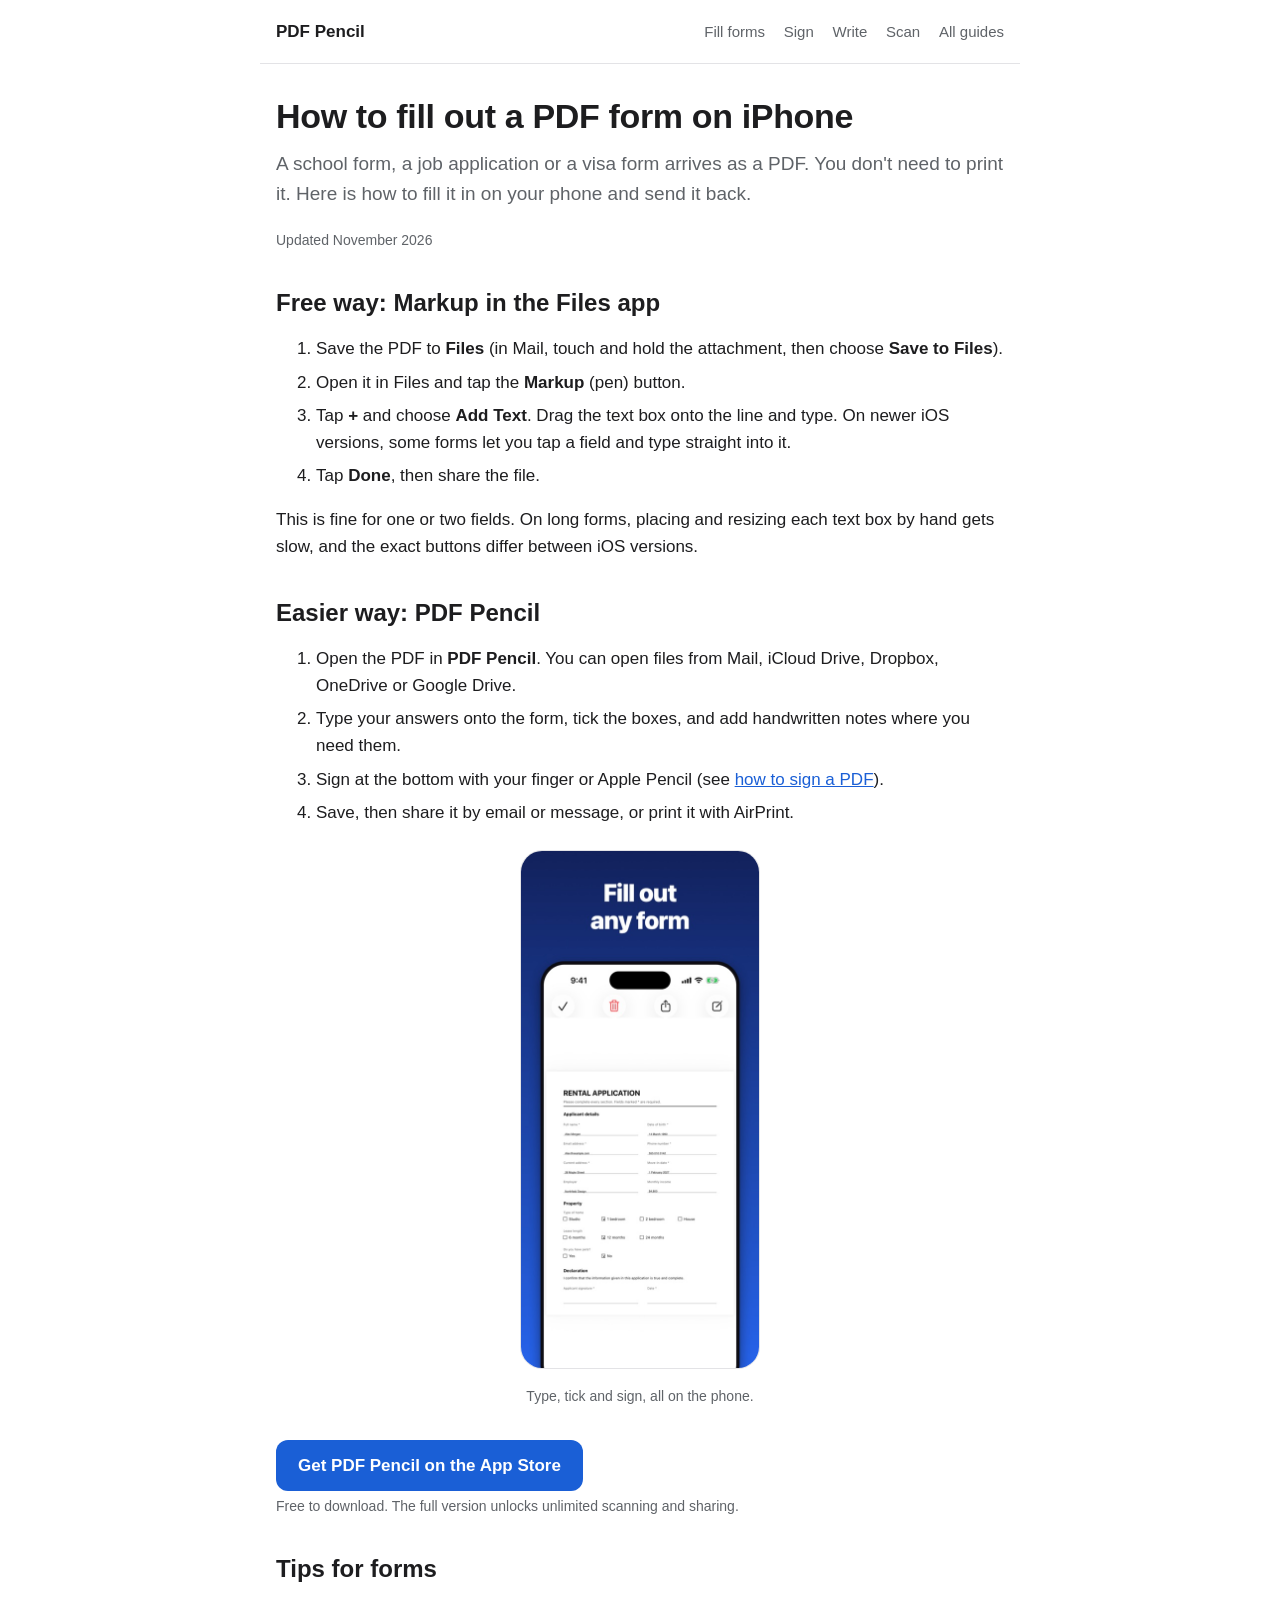
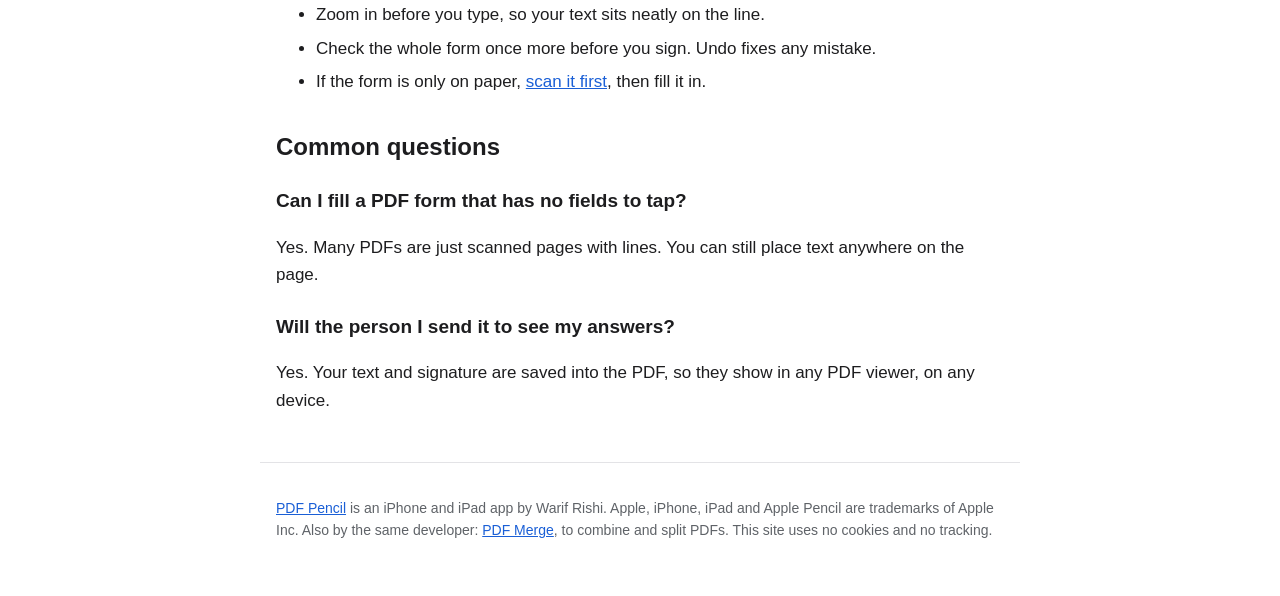
==== fill-out-pdf-form-on-iphone.html @ 3837e9fc "PDF Pencil website: home and four how-to guides Co-Authored-By: Claude Opus 5.5 <noreply@anthropic.c" ====
<!doctype html>
<html lang="en">
<head>
<meta charset="utf-8">
<meta name="viewport" content="width=device-width, initial-scale=1">
<title>How to Fill Out a PDF Form on iPhone (No Printer Needed)</title>
<meta name="description" content="Fill out a PDF form on your iPhone or iPad: the free built-in Markup way, and how to type, tick and sign forms with PDF Pencil. Then send it back by email.">
<meta name="apple-itunes-app" content="app-id=1462463852">
<link rel="canonical" href="https://rishi420.github.io/pdf-pencil/fill-out-pdf-form-on-iphone.html">
<link rel="stylesheet" href="style.css">
</head>
<body>
<header>
  <a class="brand" href="./">PDF Pencil</a>
  <nav>
    <a href="fill-out-pdf-form-on-iphone.html">Fill forms</a>
    <a href="sign-pdf-on-iphone.html">Sign</a>
    <a href="write-on-pdf-with-apple-pencil.html">Write</a>
    <a href="scan-and-sign-paper-document-on-iphone.html">Scan</a>
    <a class="keep" href="./#guides">All guides</a>
  </nav>
</header>
<main>
  <h1>How to fill out a PDF form on iPhone</h1>
  <p class="lede">A school form, a job application or a visa form arrives as a PDF. You don't need to print it. Here is how to fill it in on your phone and send it back.</p>
  <p class="updated">Updated November 2026</p>

  <h2>Free way: Markup in the Files app</h2>
  <ol>
    <li>Save the PDF to <strong>Files</strong> (in Mail, touch and hold the attachment, then choose <strong>Save to Files</strong>).</li>
    <li>Open it in Files and tap the <strong>Markup</strong> (pen) button.</li>
    <li>Tap <strong>+</strong> and choose <strong>Add Text</strong>. Drag the text box onto the line and type. On newer iOS versions, some forms let you tap a field and type straight into it.</li>
    <li>Tap <strong>Done</strong>, then share the file.</li>
  </ol>
  <p>This is fine for one or two fields. On long forms, placing and resizing each text box by hand gets slow, and the exact buttons differ between iOS versions.</p>

  <h2>Easier way: PDF Pencil</h2>
  <ol>
    <li>Open the PDF in <strong>PDF Pencil</strong>. You can open files from Mail, iCloud Drive, Dropbox, OneDrive or Google Drive.</li>
    <li>Type your answers onto the form, tick the boxes, and add handwritten notes where you need them.</li>
    <li>Sign at the bottom with your finger or Apple Pencil (see <a href="sign-pdf-on-iphone.html">how to sign a PDF</a>).</li>
    <li>Save, then share it by email or message, or print it with AirPrint.</li>
  </ol>
  <figure>
    <img src="img/2-fill-forms.jpg" width="480" height="1043" alt="A PDF form being filled out in PDF Pencil">
    <figcaption>Type, tick and sign, all on the phone.</figcaption>
  </figure>
  <a class="cta" href="https://apps.apple.com/app/apple-store/id1462463852?pt=117198018&amp;ct=pencil-fill&amp;mt=8">Get PDF Pencil on the App Store</a>
  <span class="cta-note">Free to download. The full version unlocks unlimited scanning and sharing.</span>

  <h2>Tips for forms</h2>
  <ul>
    <li>Zoom in before you type, so your text sits neatly on the line.</li>
    <li>Check the whole form once more before you sign. Undo fixes any mistake.</li>
    <li>If the form is only on paper, <a href="scan-and-sign-paper-document-on-iphone.html">scan it first</a>, then fill it in.</li>
  </ul>

  <h2>Common questions</h2>
  <h3>Can I fill a PDF form that has no fields to tap?</h3>
  <p>Yes. Many PDFs are just scanned pages with lines. You can still place text anywhere on the page.</p>
  <h3>Will the person I send it to see my answers?</h3>
  <p>Yes. Your text and signature are saved into the PDF, so they show in any PDF viewer, on any device.</p>
</main>
<footer>
  <p><a href="./">PDF Pencil</a> is an iPhone and iPad app by Warif Rishi. Apple, iPhone, iPad and Apple Pencil are trademarks of Apple Inc. Also by the same developer: <a href="https://rishi420.github.io/pdf-merge/">PDF Merge</a>, to combine and split PDFs. This site uses no cookies and no tracking.</p>
</footer>
</body>
</html>
---- style.css ----
:root {
  --bg: #ffffff;
  --text: #1d1d1f;
  --muted: #5f6368;
  --accent: #1a5fd6;
  --accent-text: #ffffff;
  --card: #f5f5f7;
  --border: #e3e3e6;
}
@media (prefers-color-scheme: dark) {
  :root {
    --bg: #111113;
    --text: #f2f2f4;
    --muted: #a1a1a8;
    --accent: #6ea4ff;
    --accent-text: #111113;
    --card: #1c1c1f;
    --border: #2c2c30;
  }
}
* { box-sizing: border-box; }
html { -webkit-text-size-adjust: 100%; }
body {
  margin: 0;
  background: var(--bg);
  color: var(--text);
  font: 17px/1.6 -apple-system, BlinkMacSystemFont, "Segoe UI", Roboto, Helvetica, Arial, sans-serif;
}
a { color: var(--accent); }
header, main, footer { max-width: 760px; margin: 0 auto; padding: 0 16px; }
header { display: flex; align-items: center; justify-content: space-between; gap: 12px; padding-top: 18px; padding-bottom: 18px; border-bottom: 1px solid var(--border); }
header .brand { font-weight: 700; text-decoration: none; color: var(--text); }
header nav a { margin-left: 14px; font-size: 15px; color: var(--muted); text-decoration: none; }
header nav a:hover { color: var(--text); }
h1 { font-size: 34px; line-height: 1.2; margin: 32px 0 12px; letter-spacing: -0.01em; }
h2 { font-size: 24px; line-height: 1.3; margin: 36px 0 10px; }
h3 { font-size: 19px; margin: 24px 0 6px; }
.lede { font-size: 19px; color: var(--muted); margin-top: 0; }
.updated { font-size: 14px; color: var(--muted); }
ol li, ul li { margin-bottom: 6px; }
.cta {
  display: inline-block; margin: 8px 0 4px; padding: 12px 22px; border-radius: 12px;
  background: var(--accent); color: var(--accent-text); font-weight: 600; text-decoration: none;
}
.cta-note { display: block; font-size: 14px; color: var(--muted); }
.box { background: var(--card); border: 1px solid var(--border); border-radius: 14px; padding: 16px 20px; margin: 24px 0; }
.box p:first-child, .box h3:first-child { margin-top: 0; }
.box p:last-child { margin-bottom: 0; }
figure { margin: 24px 0; text-align: center; }
figure img { width: 240px; max-width: 70%; height: auto; border-radius: 22px; border: 1px solid var(--border); }
figcaption { font-size: 14px; color: var(--muted); margin-top: 8px; }
.shots { display: grid; grid-template-columns: repeat(auto-fit, minmax(150px, 1fr)); gap: 14px; margin: 24px 0; }
.shots img { width: 100%; height: auto; border-radius: 18px; border: 1px solid var(--border); }
.guides { list-style: none; padding: 0; }
.guides li { border: 1px solid var(--border); border-radius: 12px; padding: 12px 16px; margin-bottom: 10px; }
.guides a { font-weight: 600; text-decoration: none; }
.guides span { display: block; font-size: 15px; color: var(--muted); }
table { width: 100%; border-collapse: collapse; margin: 16px 0; font-size: 16px; }
th, td { text-align: left; padding: 8px 10px; border-bottom: 1px solid var(--border); vertical-align: top; }
footer { margin-top: 48px; padding-top: 20px; padding-bottom: 40px; border-top: 1px solid var(--border); font-size: 14px; color: var(--muted); }
@media (max-width: 520px) {
  h1 { font-size: 28px; }
  header nav a:not(.keep) { display: none; }
}
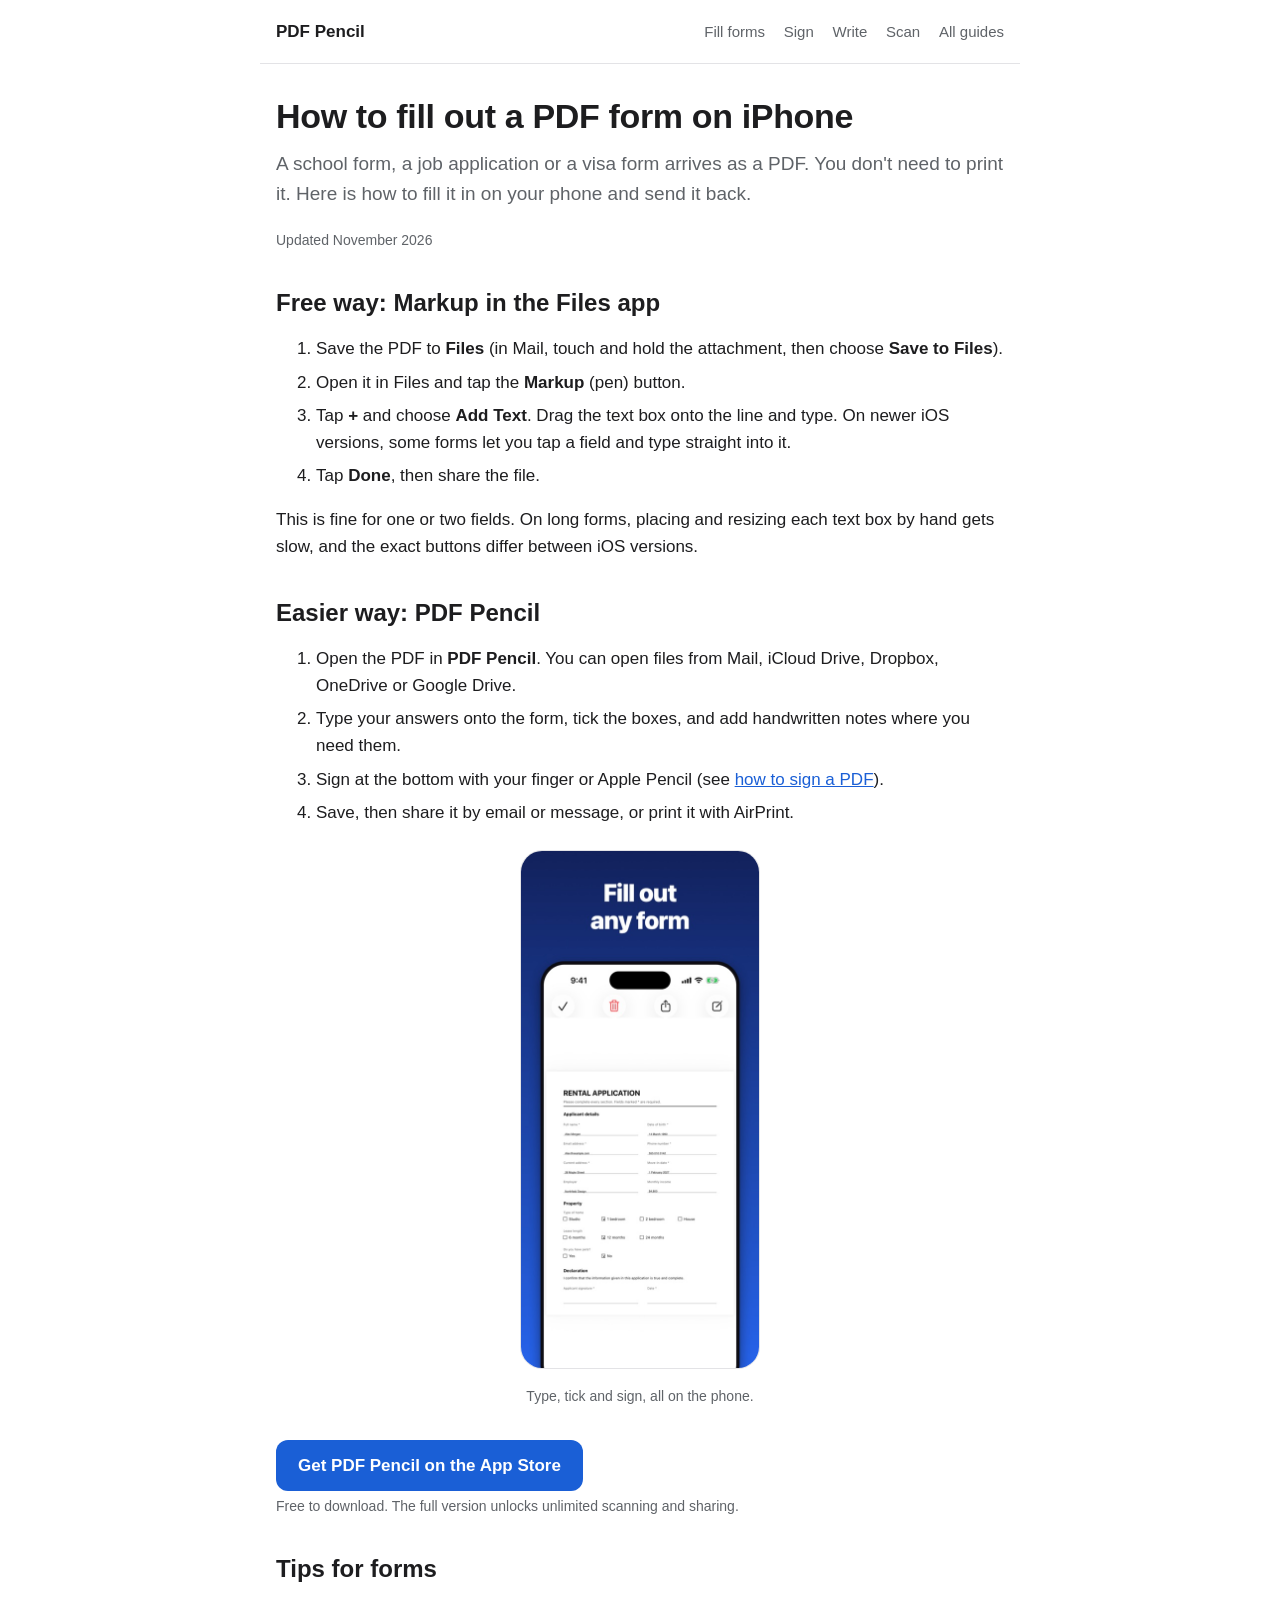
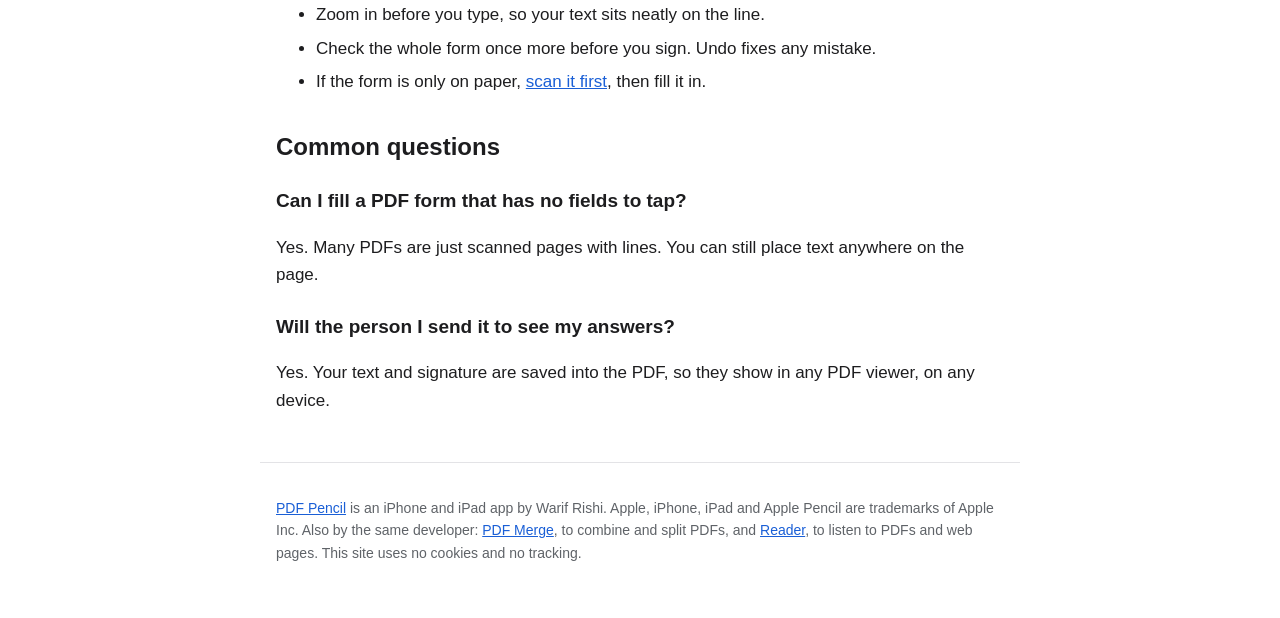
==== commit 8e1b3d93: "Link to the Reader site Co-Authored-By: Claude Opus 5.5 <noreply@anthropic.com>" ====
--- a/fill-out-pdf-form-on-iphone.html
+++ b/fill-out-pdf-form-on-iphone.html
@@ -62,7 +62,7 @@
   <p>Yes. Your text and signature are saved into the PDF, so they show in any PDF viewer, on any device.</p>
 </main>
 <footer>
-  <p><a href="./">PDF Pencil</a> is an iPhone and iPad app by Warif Rishi. Apple, iPhone, iPad and Apple Pencil are trademarks of Apple Inc. Also by the same developer: <a href="https://rishi420.github.io/pdf-merge/">PDF Merge</a>, to combine and split PDFs. This site uses no cookies and no tracking.</p>
+  <p><a href="./">PDF Pencil</a> is an iPhone and iPad app by Warif Rishi. Apple, iPhone, iPad and Apple Pencil are trademarks of Apple Inc. Also by the same developer: <a href="https://rishi420.github.io/pdf-merge/">PDF Merge</a>, to combine and split PDFs, and <a href="https://rishi420.github.io/reader/">Reader</a>, to listen to PDFs and web pages. This site uses no cookies and no tracking.</p>
 </footer>
 </body>
 </html>
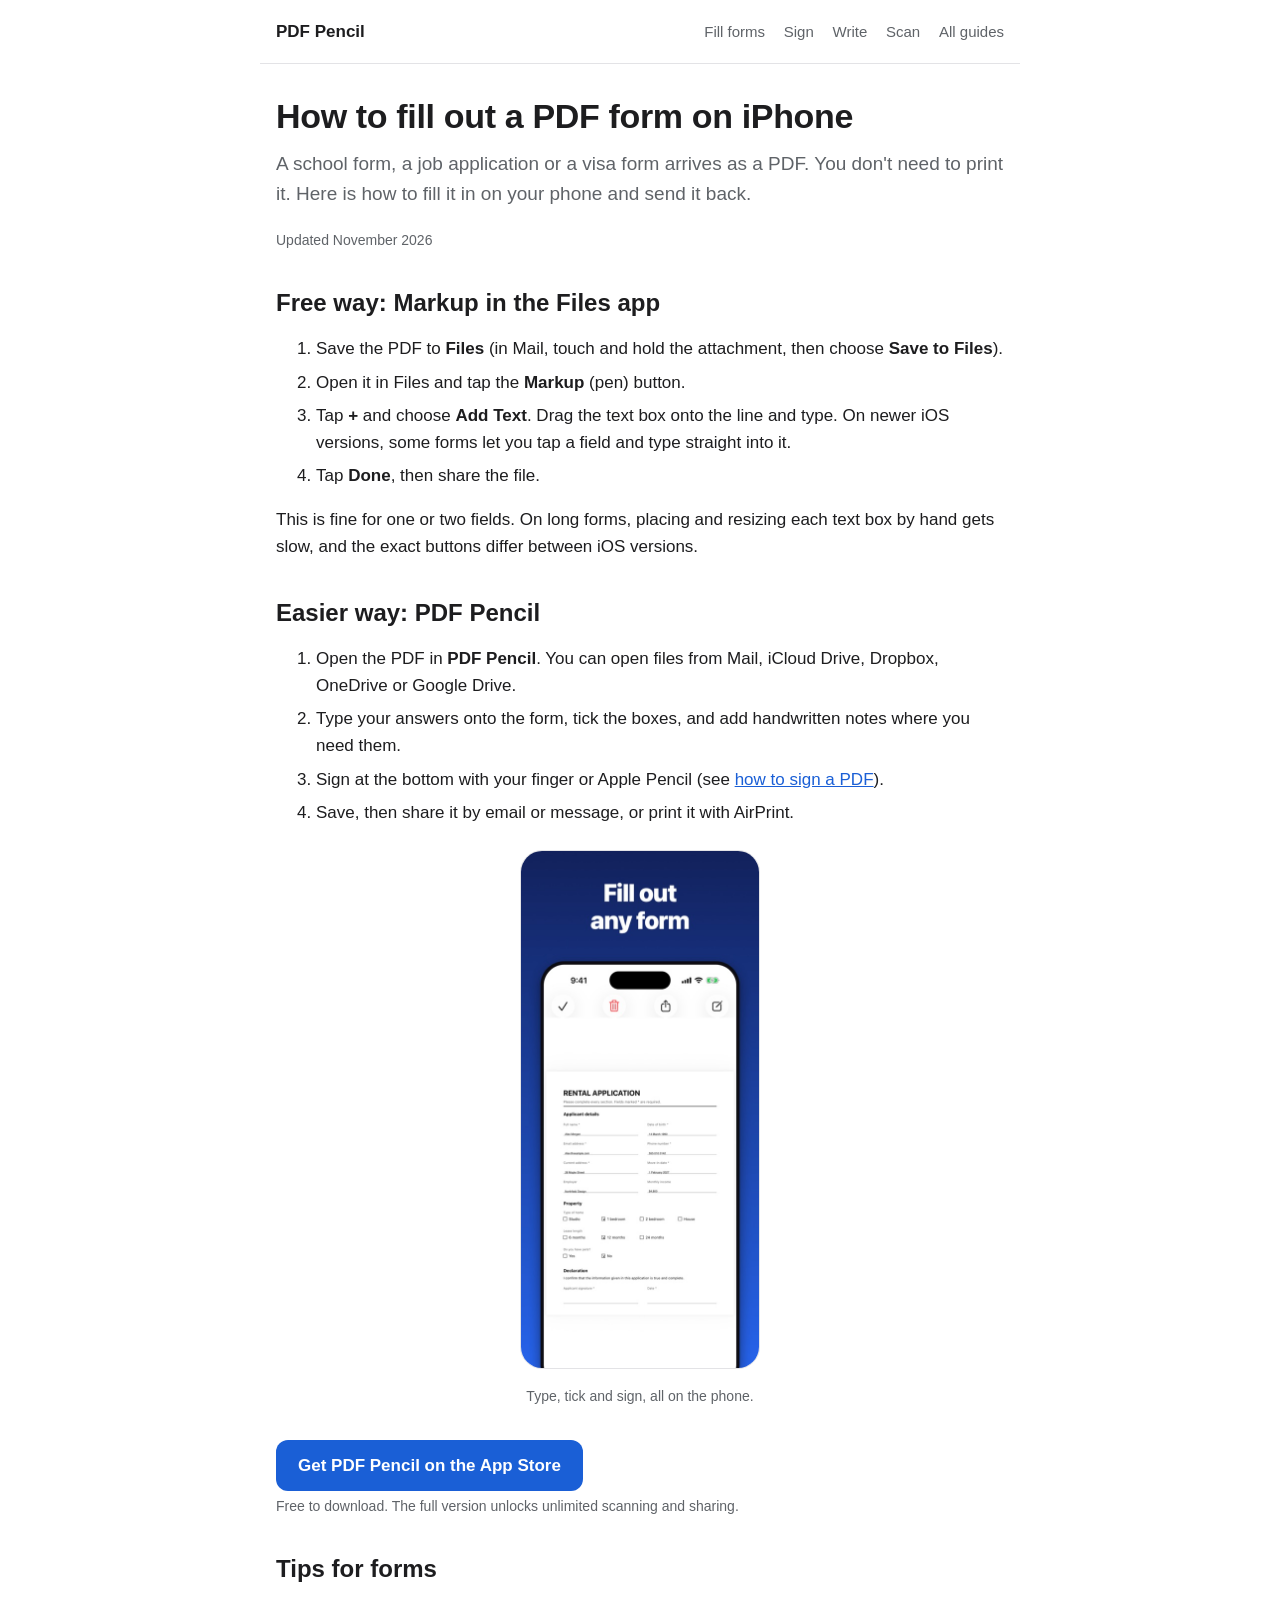
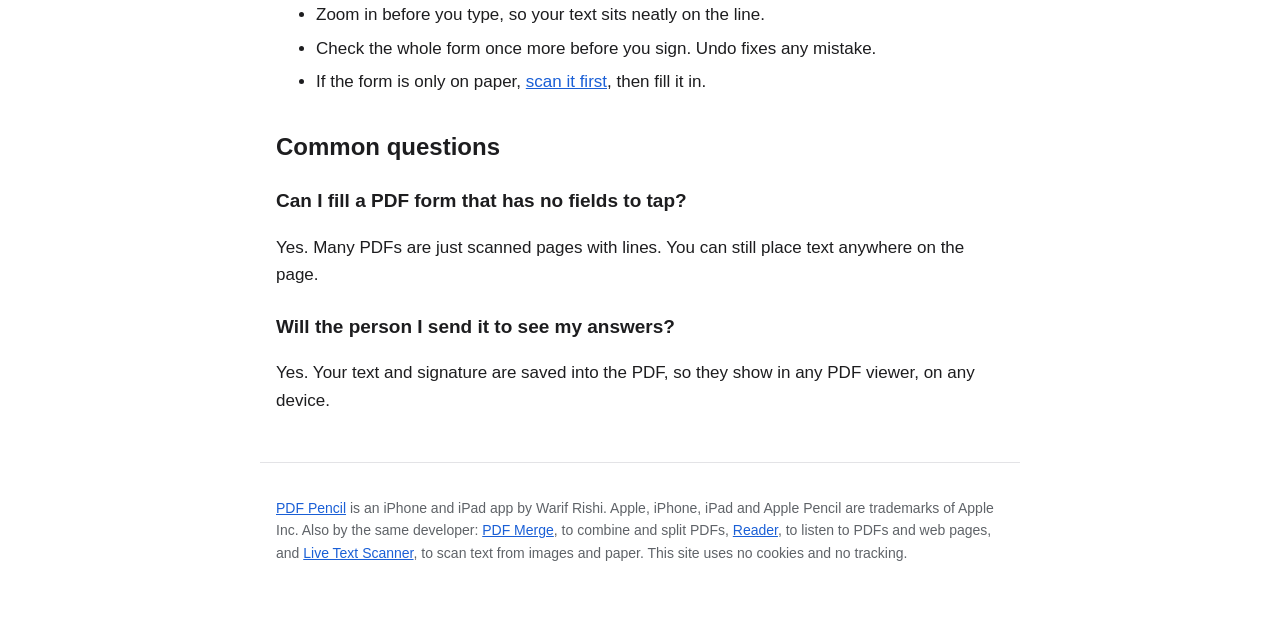
==== commit 673dd6bb: "Link to the Live Text Scanner site Co-Authored-By: Claude Opus 5.5 <noreply@anthropic.com>" ====
--- a/fill-out-pdf-form-on-iphone.html
+++ b/fill-out-pdf-form-on-iphone.html
@@ -62,7 +62,7 @@
   <p>Yes. Your text and signature are saved into the PDF, so they show in any PDF viewer, on any device.</p>
 </main>
 <footer>
-  <p><a href="./">PDF Pencil</a> is an iPhone and iPad app by Warif Rishi. Apple, iPhone, iPad and Apple Pencil are trademarks of Apple Inc. Also by the same developer: <a href="https://rishi420.github.io/pdf-merge/">PDF Merge</a>, to combine and split PDFs, and <a href="https://rishi420.github.io/reader/">Reader</a>, to listen to PDFs and web pages. This site uses no cookies and no tracking.</p>
+  <p><a href="./">PDF Pencil</a> is an iPhone and iPad app by Warif Rishi. Apple, iPhone, iPad and Apple Pencil are trademarks of Apple Inc. Also by the same developer: <a href="https://rishi420.github.io/pdf-merge/">PDF Merge</a>, to combine and split PDFs, <a href="https://rishi420.github.io/reader/">Reader</a>, to listen to PDFs and web pages, and <a href="https://rishi420.github.io/live-text-scanner/">Live Text Scanner</a>, to scan text from images and paper. This site uses no cookies and no tracking.</p>
 </footer>
 </body>
 </html>
